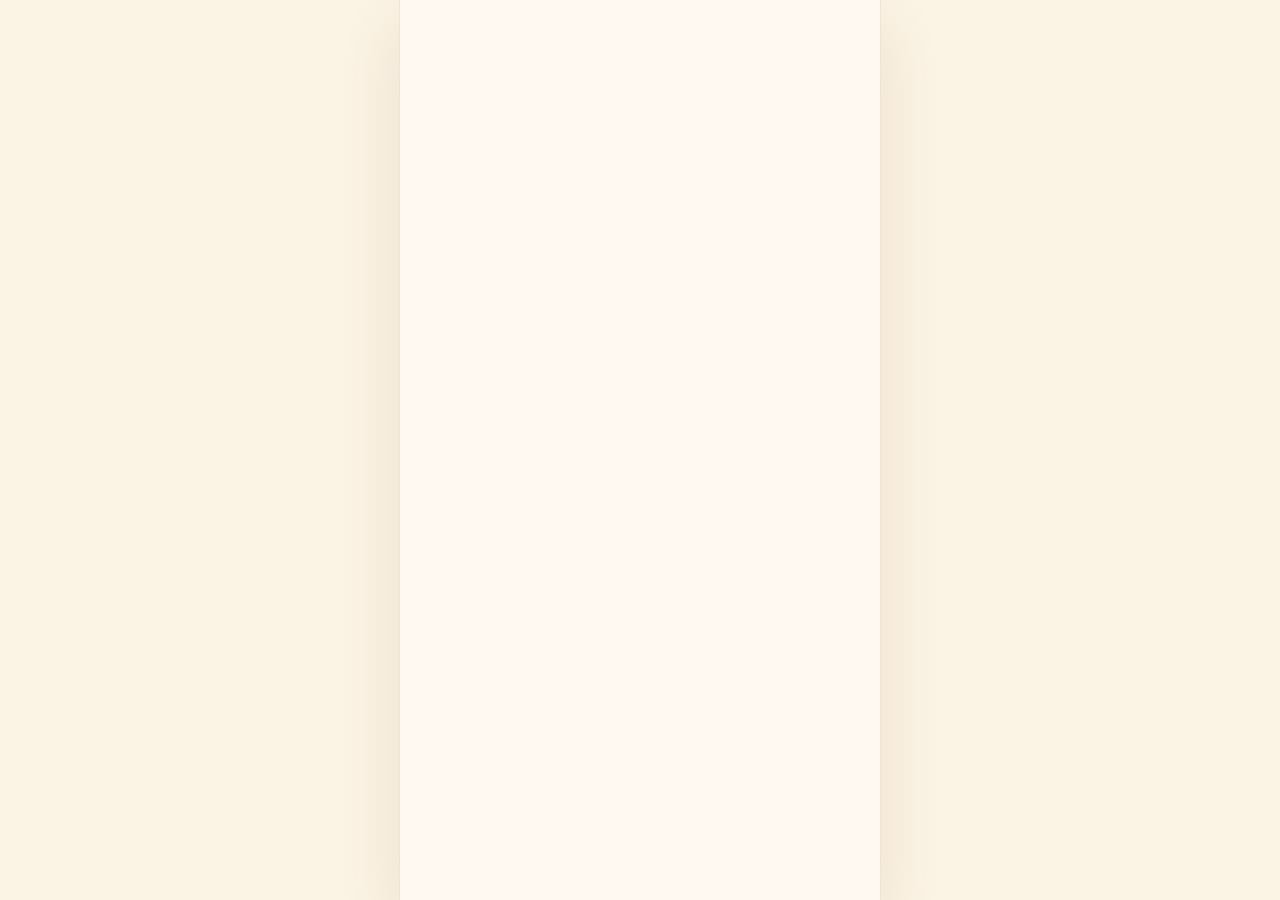
==== index.html @ 32e690c4 "Add files via upload" ====
<!DOCTYPE html>
<html lang="en">
  <head>
    <meta charset="utf-8" />
    <meta name="viewport" content="width=device-width, initial-scale=1, viewport-fit=cover, shrink-to-fit=no" />
    <title>Macaron Ledger</title>
    <meta name="description" content="A sweet, simple expense tracker. Private, offline, and every category is a macaron." />
    <meta name="theme-color" content="#FFF9F2" />
    <meta name="color-scheme" content="light" />
    <!-- Installable as a home-screen app -->
    <link rel="manifest" href="manifest.webmanifest" />
    <link rel="icon" type="image/png" sizes="64x64" href="icons/favicon-64.png" />
    <link rel="apple-touch-icon" href="icons/apple-touch-icon.png" />
    <meta name="apple-mobile-web-app-capable" content="yes" />
    <meta name="mobile-web-app-capable" content="yes" />
    <meta name="apple-mobile-web-app-status-bar-style" content="default" />
    <meta name="apple-mobile-web-app-title" content="Macaron" />
    <meta property="og:title" content="Macaron Ledger" />
    <meta property="og:description" content="A sweet, simple expense tracker. Private, offline, and every category is a macaron." />
    <meta property="og:image" content="icons/og-image.png" />
    <style id="expo-reset">
      html, body { height: 100%; background: #FFF9F2; }
      body { overflow: hidden; margin: 0; -webkit-font-smoothing: antialiased; }
      #root { display: flex; height: 100%; flex: 1; }
      /* Center the app like a phone on wide screens */
      @media (min-width: 720px) {
        body { background: #FBF3E4; }
        #root { max-width: 480px; margin: 0 auto; box-shadow: 0 0 0 1px #EFE4D6, 0 24px 60px rgba(138, 94, 66, 0.12); background: #FFF9F2; }
      }
      input, textarea { font-family: inherit; }
      input:focus { outline: none; }
    </style>
  <meta name="theme-color" content="#FFF9F2">
<link rel="icon" href="/macaron-ledger/favicon.ico"/></head>
  <body>
    <noscript>Macaron Ledger needs JavaScript to run.</noscript>
    <div id="root"></div>
    <script>
      if ('serviceWorker' in navigator && location.protocol === 'https:') {
        addEventListener('load', () => navigator.serviceWorker.register('sw.js').catch(() => {}));
      }
    </script>
  <script src="/macaron-ledger/_expo/static/js/web/index-fbb900db315252fe8f5a6b07e551d1a7.js" defer></script>
</body>
</html>
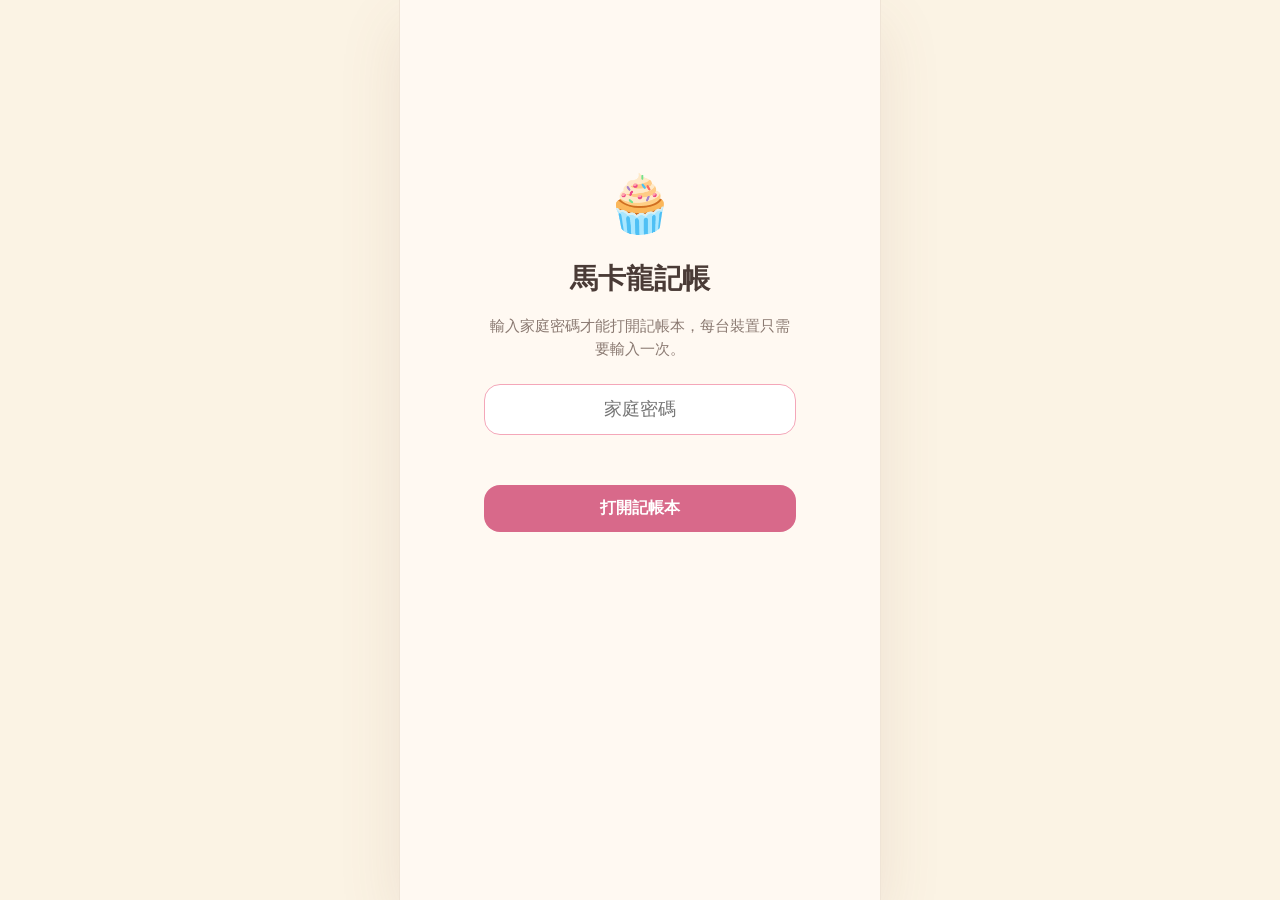
==== commit 34f48e75: "Rebuild app as editable no-build web source The repo previously contained only the compiled Expo web" ====
--- a/index.html
+++ b/index.html
@@ -1,9 +1,9 @@
 <!DOCTYPE html>
-<html lang="en">
+<html lang="zh-Hant">
   <head>
     <meta charset="utf-8" />
     <meta name="viewport" content="width=device-width, initial-scale=1, viewport-fit=cover, shrink-to-fit=no" />
-    <title>Macaron Ledger</title>
+    <title>馬卡龍記帳 Macaron Ledger</title>
     <meta name="description" content="A sweet, simple expense tracker. Private, offline, and every category is a macaron." />
     <meta name="theme-color" content="#FFF9F2" />
     <meta name="color-scheme" content="light" />
@@ -18,28 +18,16 @@
     <meta property="og:title" content="Macaron Ledger" />
     <meta property="og:description" content="A sweet, simple expense tracker. Private, offline, and every category is a macaron." />
     <meta property="og:image" content="icons/og-image.png" />
-    <style id="expo-reset">
-      html, body { height: 100%; background: #FFF9F2; }
-      body { overflow: hidden; margin: 0; -webkit-font-smoothing: antialiased; }
-      #root { display: flex; height: 100%; flex: 1; }
-      /* Center the app like a phone on wide screens */
-      @media (min-width: 720px) {
-        body { background: #FBF3E4; }
-        #root { max-width: 480px; margin: 0 auto; box-shadow: 0 0 0 1px #EFE4D6, 0 24px 60px rgba(138, 94, 66, 0.12); background: #FFF9F2; }
-      }
-      input, textarea { font-family: inherit; }
-      input:focus { outline: none; }
-    </style>
-  <meta name="theme-color" content="#FFF9F2">
-<link rel="icon" href="/macaron-ledger/favicon.ico"/></head>
+    <link rel="stylesheet" href="app.css" />
+  </head>
   <body>
-    <noscript>Macaron Ledger needs JavaScript to run.</noscript>
+    <noscript>馬卡龍記帳需要開啟 JavaScript 才能使用。</noscript>
     <div id="root"></div>
+    <script type="module" src="js/boot.js"></script>
     <script>
       if ('serviceWorker' in navigator && location.protocol === 'https:') {
         addEventListener('load', () => navigator.serviceWorker.register('sw.js').catch(() => {}));
       }
     </script>
-  <script src="/macaron-ledger/_expo/static/js/web/index-fbb900db315252fe8f5a6b07e551d1a7.js" defer></script>
-</body>
+  </body>
 </html>
--- a/app.css
+++ b/app.css
@@ -0,0 +1,226 @@
+/* Macaron Ledger -- styles. Soft, cream, rounded; every category is a macaron. */
+:root {
+  --bg: #FFF9F2;
+  --bg-wide: #FBF3E4;
+  --card: #ffffff;
+  --border: #EFE4D6;
+  --ink: #4A3B36;
+  --muted: #8B7A72;
+  --pink: #D8698A;
+  --pink-soft: #F4A7B9;
+  --green: #7FA86E;
+  --surface-soft: #FBF1E6;
+  --danger: #C4607E;
+  --radius: 26px;
+  --tabbar-h: 64px;
+}
+
+* { box-sizing: border-box; -webkit-tap-highlight-color: transparent; }
+html, body { height: 100%; }
+body {
+  margin: 0;
+  background: var(--bg);
+  color: var(--ink);
+  font: 16px/1.5 -apple-system, BlinkMacSystemFont, "Segoe UI", Roboto, "Noto Sans TC", sans-serif;
+  -webkit-font-smoothing: antialiased;
+}
+@media (min-width: 720px) {
+  body { background: var(--bg-wide); }
+  #root { box-shadow: 0 0 0 1px var(--border), 0 24px 60px rgba(138, 94, 66, 0.12); }
+}
+#root {
+  max-width: 480px;
+  margin: 0 auto;
+  min-height: 100%;
+  background: var(--bg);
+  position: relative;
+}
+a { color: var(--pink); }
+b { font-weight: 700; }
+.muted { color: var(--muted); }
+.small { font-size: 13px; }
+.center { text-align: center; }
+
+/* ---- layout ---- */
+.screen { padding-bottom: calc(var(--tabbar-h) + env(safe-area-inset-bottom, 0px)); }
+.page { padding: 20px 16px 24px; }
+.page-head { display: flex; flex-direction: column; gap: 12px; margin-bottom: 12px; }
+.title { font-size: 28px; letter-spacing: -0.5px; margin: 4px 0; }
+
+.card {
+  background: var(--card);
+  border: 1px solid var(--border);
+  border-radius: var(--radius);
+  padding: 18px;
+  margin: 14px 0;
+}
+.card.list-card { padding: 4px 16px; }
+.heading { font-size: 17px; font-weight: 700; margin-bottom: 8px; }
+.sep { height: 1px; background: var(--border); margin: 0 -16px; }
+
+/* ---- segmented ---- */
+.segmented { display: flex; background: var(--surface-soft); border-radius: 999px; padding: 4px; gap: 4px; }
+.seg {
+  flex: 1; border: none; background: none; color: var(--muted);
+  padding: 9px 12px; border-radius: 999px; font-size: 15px; font-weight: 600; cursor: pointer;
+}
+.seg.active { background: #fff; color: var(--ink); box-shadow: 0 1px 4px rgba(138,94,66,0.12); }
+
+/* ---- month nav ---- */
+.month-nav { display: flex; align-items: center; justify-content: center; gap: 10px; margin: 6px 0 2px; }
+.month-label { font-size: 17px; font-weight: 700; background: none; border: none; color: var(--ink); cursor: pointer; padding: 6px 10px; border-radius: 12px; }
+.month-label:hover { background: var(--surface-soft); }
+
+/* ---- summary ---- */
+.summary-row { display: flex; justify-content: space-between; align-items: baseline; }
+.summary-total { font-size: 30px; font-weight: 800; letter-spacing: -1px; }
+.summary-sub { display: flex; flex-wrap: wrap; gap: 2px 4px; margin-top: 8px; font-size: 14px; color: var(--muted); }
+.summary-sub b { color: var(--ink); }
+
+/* ---- search + chips ---- */
+.search {
+  width: 100%; border: 1px solid var(--border); background: #fff; border-radius: 16px;
+  padding: 12px 16px; font-size: 15px; margin: 10px 0; color: var(--ink);
+}
+.search:focus { outline: none; border-color: var(--pink-soft); }
+.chip-row { display: flex; flex-wrap: wrap; gap: 8px; margin: 6px 0 2px; }
+.chip {
+  border: 1px solid var(--border); background: #fff; color: var(--muted);
+  padding: 7px 14px; border-radius: 999px; font-size: 14px; font-weight: 600; cursor: pointer;
+}
+.chip.active { background: var(--pink-soft); color: #7A2E47; border-color: var(--pink-soft); }
+
+/* ---- rows ---- */
+.date-head { font-size: 13px; font-weight: 700; color: var(--muted); margin: 18px 4px 6px; }
+.row {
+  display: flex; align-items: center; gap: 12px; width: 100%;
+  background: none; border: none; padding: 12px 0; cursor: pointer; text-align: left; color: var(--ink);
+}
+.row:active { background: var(--surface-soft); }
+.row-main { flex: 1; min-width: 0; }
+.row-title { font-size: 16px; font-weight: 600; white-space: nowrap; overflow: hidden; text-overflow: ellipsis; }
+.row-sub { font-size: 13px; margin-top: 2px; white-space: nowrap; overflow: hidden; text-overflow: ellipsis; }
+.row-amount { font-size: 16px; font-weight: 700; white-space: nowrap; }
+.row-chev { color: var(--muted); font-size: 22px; }
+
+/* ---- macaron ---- */
+.macaron { position: relative; display: inline-flex; align-items: center; justify-content: center; flex: none; }
+.macaron svg { display: block; filter: drop-shadow(0 1px 2px rgba(138,94,66,0.18)); }
+.macaron-glyph { position: absolute; inset: 0; display: flex; align-items: center; justify-content: center; line-height: 1; }
+
+/* ---- empty ---- */
+.empty { text-align: center; padding: 40px 20px; }
+.empty-macaron { font-size: 42px; }
+.empty-title { font-size: 17px; font-weight: 700; margin: 10px 0 4px; }
+.empty-body { font-size: 14px; }
+
+/* ---- buttons ---- */
+.btn {
+  display: inline-flex; align-items: center; justify-content: center; gap: 8px;
+  border: none; border-radius: 16px; padding: 13px 18px; font-size: 16px; font-weight: 700;
+  cursor: pointer; width: 100%; margin-top: 10px;
+}
+.btn-icon { font-size: 18px; }
+.btn-primary { background: var(--pink); color: #fff; }
+.btn-income { background: var(--green); color: #fff; }
+.btn-secondary { background: var(--surface-soft); color: var(--ink); }
+.btn-danger { background: #FBE4EC; color: var(--danger); }
+.btn-ghost { background: none; color: var(--ink); width: auto; margin: 0; padding: 8px 12px; font-size: 20px; border-radius: 12px; }
+.btn-ghost:hover { background: var(--surface-soft); }
+.btn-row { display: flex; gap: 10px; }
+.btn-row .btn { margin-top: 10px; }
+
+/* ---- fab ---- */
+.fab {
+  position: fixed; right: max(16px, calc(50% - 240px + 16px));
+  bottom: calc(var(--tabbar-h) + 16px + env(safe-area-inset-bottom, 0px));
+  width: 60px; height: 60px; border-radius: 30px; border: none; cursor: pointer;
+  background: var(--pink); color: #fff; font-size: 30px; line-height: 1;
+  box-shadow: 0 8px 24px rgba(216,105,138,0.4); z-index: 50;
+}
+
+/* ---- tab bar ---- */
+.tabbar {
+  position: fixed; left: 50%; transform: translateX(-50%); bottom: 0;
+  width: 100%; max-width: 480px; height: calc(var(--tabbar-h) + env(safe-area-inset-bottom, 0px));
+  padding-bottom: env(safe-area-inset-bottom, 0px);
+  display: flex; background: rgba(255,249,242,0.95); backdrop-filter: blur(10px);
+  border-top: 1px solid var(--border); z-index: 40;
+}
+.tab { flex: 1; border: none; background: none; cursor: pointer; display: flex; flex-direction: column; align-items: center; justify-content: center; gap: 2px; color: var(--muted); }
+.tab-glyph { font-size: 20px; filter: grayscale(0.4); }
+.tab-label { font-size: 11px; font-weight: 600; }
+.tab.active { color: var(--pink); }
+.tab.active .tab-glyph { filter: none; }
+
+/* ---- donut / legend ---- */
+.donut-wrap { position: relative; width: 200px; margin: 8px auto; }
+.donut-center { position: absolute; inset: 0; display: flex; flex-direction: column; align-items: center; justify-content: center; }
+.donut-total { font-size: 20px; font-weight: 800; }
+.legend { margin-top: 12px; }
+.legend-row { display: flex; align-items: center; gap: 10px; padding: 7px 0; }
+.legend-label { flex: 1; font-size: 15px; }
+.legend-pct { font-size: 13px; width: 40px; text-align: right; }
+.legend-amt { font-size: 15px; font-weight: 600; width: 92px; text-align: right; }
+.legend-inline { text-align: center; margin-top: 6px; }
+
+/* ---- settings ---- */
+.setting-row { display: flex; align-items: center; justify-content: space-between; gap: 12px; }
+.toggle { width: 50px; height: 30px; border-radius: 999px; border: none; background: #E2D5C6; position: relative; cursor: pointer; flex: none; transition: background .15s; }
+.toggle.on { background: var(--green); }
+.knob { position: absolute; top: 3px; left: 3px; width: 24px; height: 24px; border-radius: 50%; background: #fff; transition: left .15s; }
+.toggle.on .knob { left: 23px; }
+.link-row { display: flex; gap: 18px; justify-content: center; margin-bottom: 10px; }
+.link-row a { font-size: 14px; text-decoration: none; }
+
+/* ---- modal / sheet ---- */
+.overlay { position: fixed; inset: 0; background: rgba(74,59,54,0.35); display: flex; align-items: flex-end; justify-content: center; z-index: 100; }
+@media (min-width: 720px) { .overlay { align-items: center; } }
+.sheet {
+  width: 100%; max-width: 480px; max-height: 92vh; overflow-y: auto; background: var(--bg);
+  border-radius: 28px 28px 0 0; animation: rise .22s ease;
+}
+@media (min-width: 720px) { .sheet { border-radius: 28px; max-height: 88vh; } }
+@keyframes rise { from { transform: translateY(24px); opacity: 0; } to { transform: none; opacity: 1; } }
+.sheet-head { display: flex; align-items: center; justify-content: space-between; padding: 14px 12px; border-bottom: 1px solid var(--border); position: sticky; top: 0; background: var(--bg); z-index: 2; }
+.sheet-title { font-size: 17px; font-weight: 700; }
+.sheet-back, .sheet-del { border: none; background: none; font-size: 15px; font-weight: 600; cursor: pointer; padding: 8px 10px; border-radius: 10px; min-width: 44px; }
+.sheet-back { color: var(--pink); }
+.sheet-del { color: var(--danger); }
+.sheet-body { padding: 16px; }
+.sheet-foot { padding: 12px 16px calc(16px + env(safe-area-inset-bottom, 0px)); position: sticky; bottom: 0; background: var(--bg); border-top: 1px solid var(--border); }
+
+/* ---- form fields ---- */
+.field { margin-bottom: 16px; }
+.field-label { display: block; font-size: 13px; font-weight: 700; color: var(--muted); margin-bottom: 7px; }
+.text-input, .date-input {
+  width: 100%; border: 1px solid var(--border); background: #fff; border-radius: 14px;
+  padding: 12px 14px; font-size: 16px; color: var(--ink);
+}
+.text-input:focus, .date-input:focus { outline: none; border-color: var(--pink-soft); }
+.date-input { width: auto; }
+.amount-wrap { display: flex; align-items: center; background: #fff; border: 1px solid var(--border); border-radius: 14px; padding: 4px 14px; }
+.amount-input { flex: 1; border: none; background: none; font-size: 30px; font-weight: 800; padding: 8px 0; color: var(--ink); }
+.amount-input:focus { outline: none; }
+
+.cat-grid, .icon-grid { display: grid; grid-template-columns: repeat(auto-fill, minmax(64px, 1fr)); gap: 8px; }
+.cat-grid { grid-template-columns: repeat(auto-fill, minmax(72px, 1fr)); }
+.cat-choice { display: flex; flex-direction: column; align-items: center; gap: 4px; border: 1px solid transparent; background: none; border-radius: 16px; padding: 8px 4px; cursor: pointer; }
+.cat-choice.active { border-color: var(--pink-soft); background: #fff; }
+.cat-choice-label { font-size: 12px; color: var(--muted); white-space: nowrap; overflow: hidden; text-overflow: ellipsis; max-width: 100%; }
+
+.cat-preview { display: flex; flex-direction: column; align-items: center; gap: 8px; margin: 10px 0 18px; }
+.flavor-grid { display: grid; grid-template-columns: repeat(auto-fill, minmax(40px, 1fr)); gap: 10px; margin-bottom: 18px; }
+.flavor { width: 40px; height: 40px; border-radius: 50%; border: 3px solid; cursor: pointer; }
+.flavor.active { outline: 3px solid var(--ink); outline-offset: 2px; }
+.icon-choice { aspect-ratio: 1; border: 1px solid var(--border); background: #fff; border-radius: 14px; font-size: 22px; cursor: pointer; }
+.icon-choice.active { border-color: var(--pink); background: var(--surface-soft); }
+
+/* ---- gate ---- */
+.gate { max-width: 360px; margin: 0 auto; padding: 18vh 24px 24px; text-align: center; }
+.gate-macaron { font-size: 56px; }
+.gate-title { font-size: 28px; margin: 12px 0 6px; }
+.gate-sub { font-size: 15px; margin-bottom: 24px; }
+.gate-input { width: 100%; border: 1px solid var(--border); background: #fff; border-radius: 16px; padding: 14px 16px; font-size: 18px; text-align: center; }
+.gate-input:focus { outline: none; border-color: var(--pink-soft); }
+.gate-err { color: var(--danger); font-size: 14px; min-height: 20px; margin: 10px 0; }
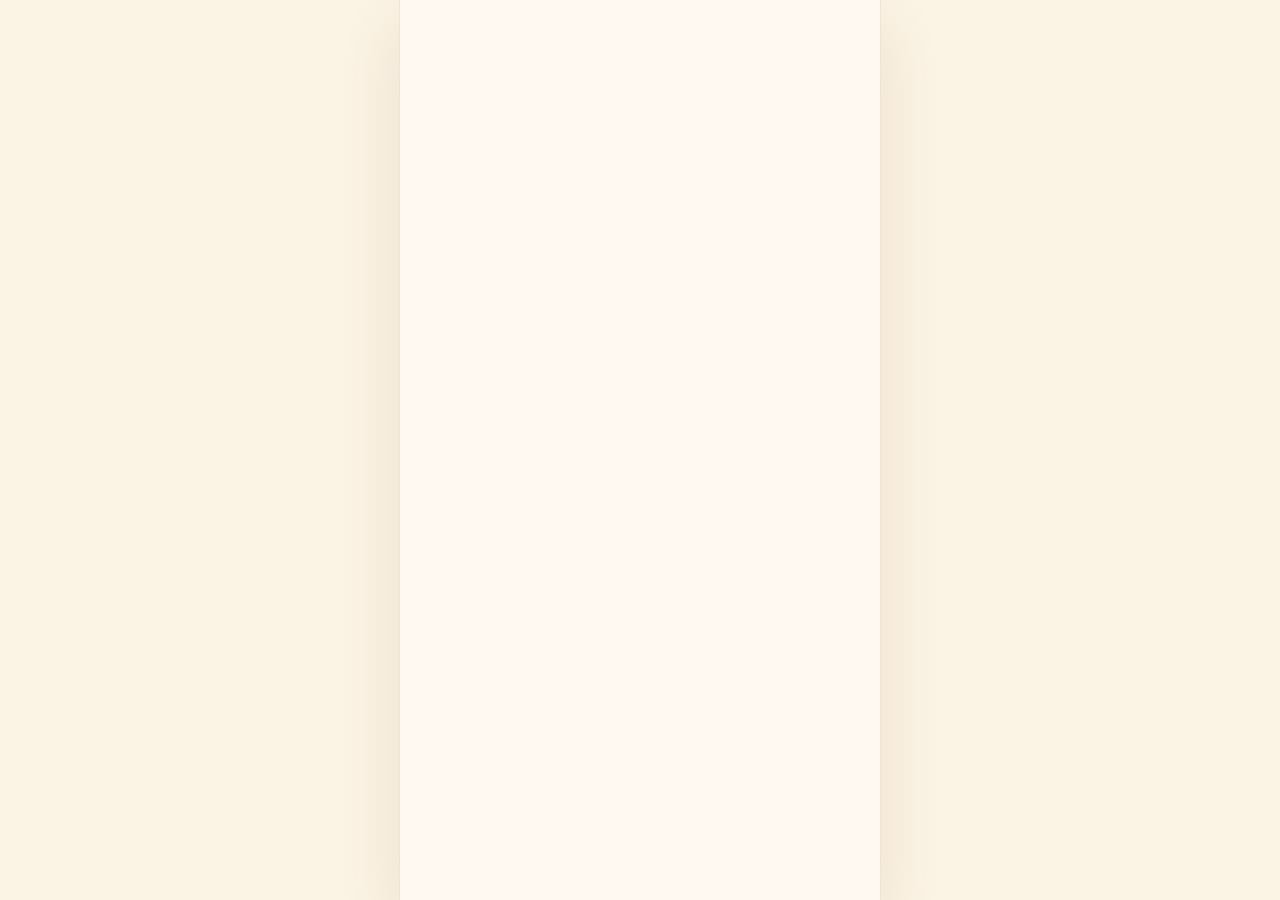
==== commit e87a86cc: "Revert "Rebuild app as editable no-build web source"" ====
--- a/index.html
+++ b/index.html
@@ -1,9 +1,9 @@
 <!DOCTYPE html>
-<html lang="zh-Hant">
+<html lang="en">
   <head>
     <meta charset="utf-8" />
     <meta name="viewport" content="width=device-width, initial-scale=1, viewport-fit=cover, shrink-to-fit=no" />
-    <title>馬卡龍記帳 Macaron Ledger</title>
+    <title>Macaron Ledger</title>
     <meta name="description" content="A sweet, simple expense tracker. Private, offline, and every category is a macaron." />
     <meta name="theme-color" content="#FFF9F2" />
     <meta name="color-scheme" content="light" />
@@ -18,16 +18,28 @@
     <meta property="og:title" content="Macaron Ledger" />
     <meta property="og:description" content="A sweet, simple expense tracker. Private, offline, and every category is a macaron." />
     <meta property="og:image" content="icons/og-image.png" />
-    <link rel="stylesheet" href="app.css" />
-  </head>
+    <style id="expo-reset">
+      html, body { height: 100%; background: #FFF9F2; }
+      body { overflow: hidden; margin: 0; -webkit-font-smoothing: antialiased; }
+      #root { display: flex; height: 100%; flex: 1; }
+      /* Center the app like a phone on wide screens */
+      @media (min-width: 720px) {
+        body { background: #FBF3E4; }
+        #root { max-width: 480px; margin: 0 auto; box-shadow: 0 0 0 1px #EFE4D6, 0 24px 60px rgba(138, 94, 66, 0.12); background: #FFF9F2; }
+      }
+      input, textarea { font-family: inherit; }
+      input:focus { outline: none; }
+    </style>
+  <meta name="theme-color" content="#FFF9F2">
+<link rel="icon" href="/macaron-ledger/favicon.ico"/></head>
   <body>
-    <noscript>馬卡龍記帳需要開啟 JavaScript 才能使用。</noscript>
+    <noscript>Macaron Ledger needs JavaScript to run.</noscript>
     <div id="root"></div>
-    <script type="module" src="js/boot.js"></script>
     <script>
       if ('serviceWorker' in navigator && location.protocol === 'https:') {
         addEventListener('load', () => navigator.serviceWorker.register('sw.js').catch(() => {}));
       }
     </script>
-  </body>
+  <script src="/macaron-ledger/_expo/static/js/web/index-7d4d98b5275761434d0e9025923af11a.js" defer></script>
+</body>
 </html>
